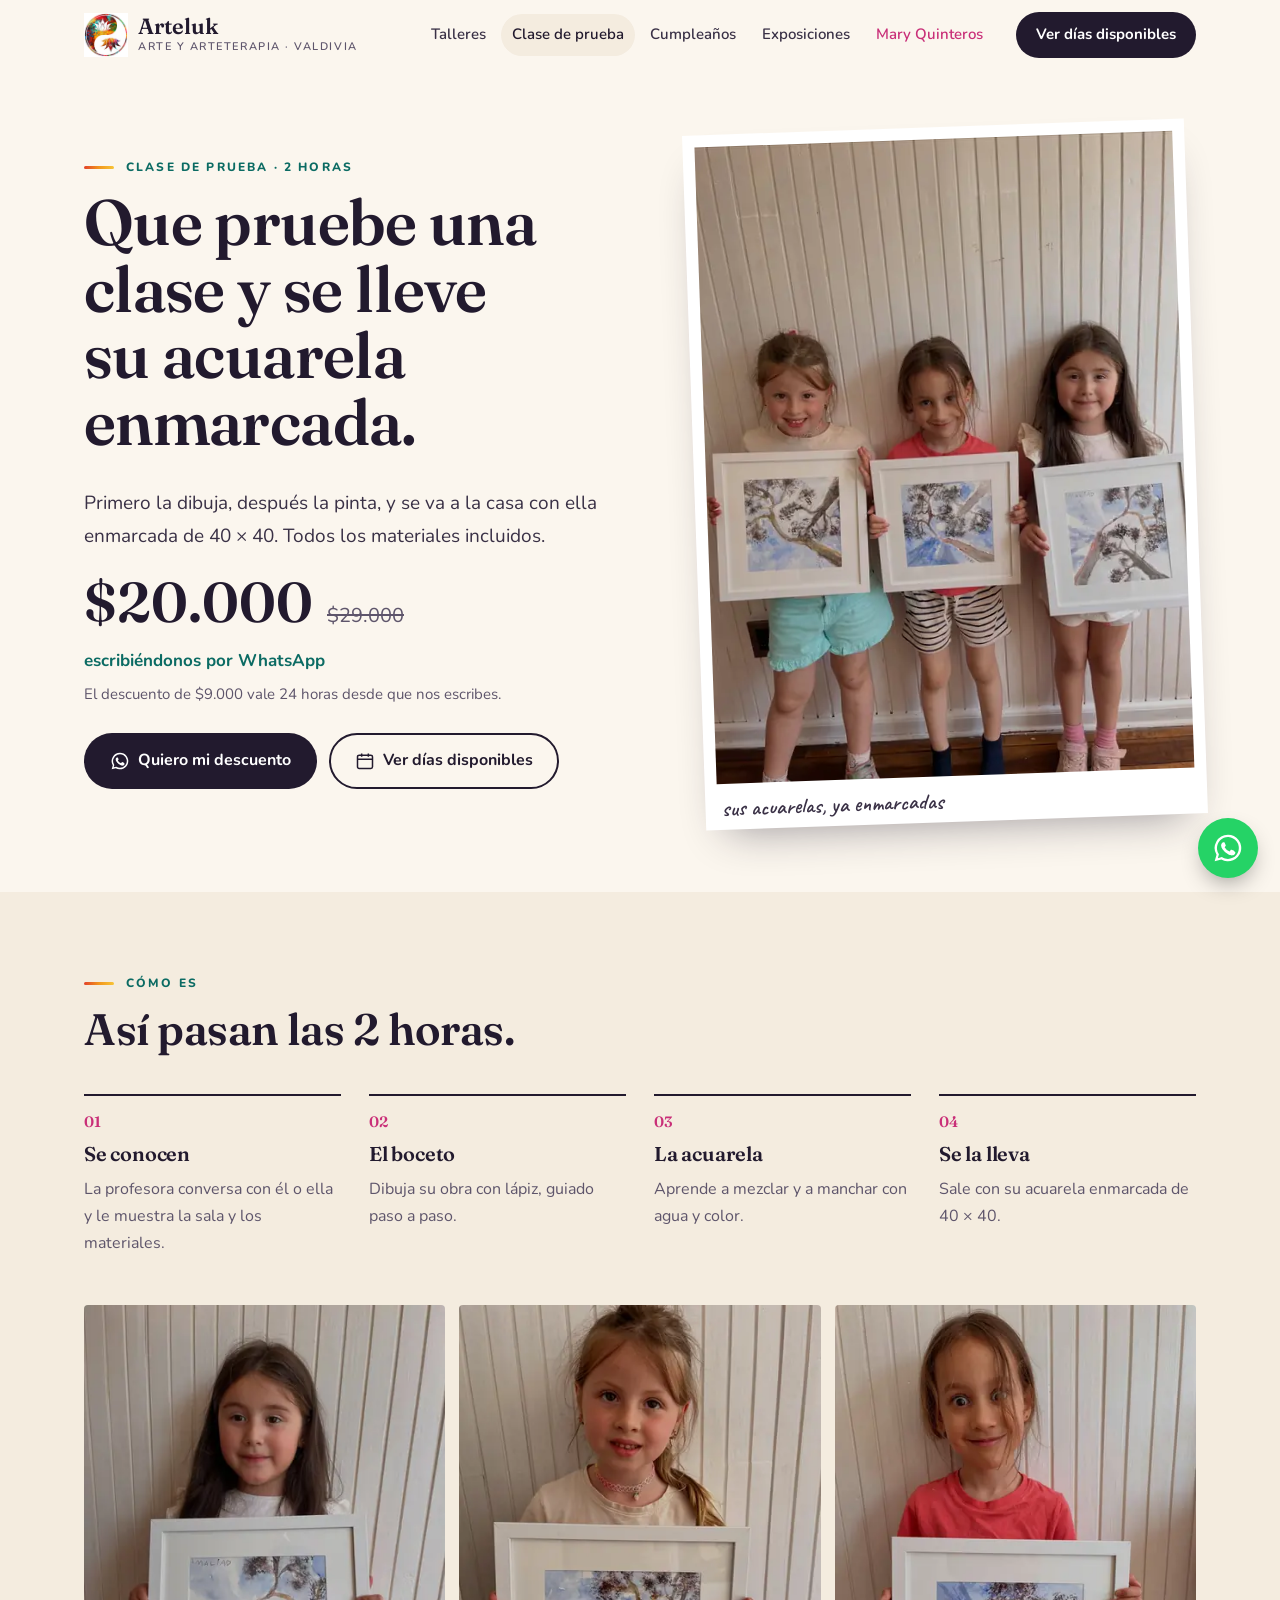
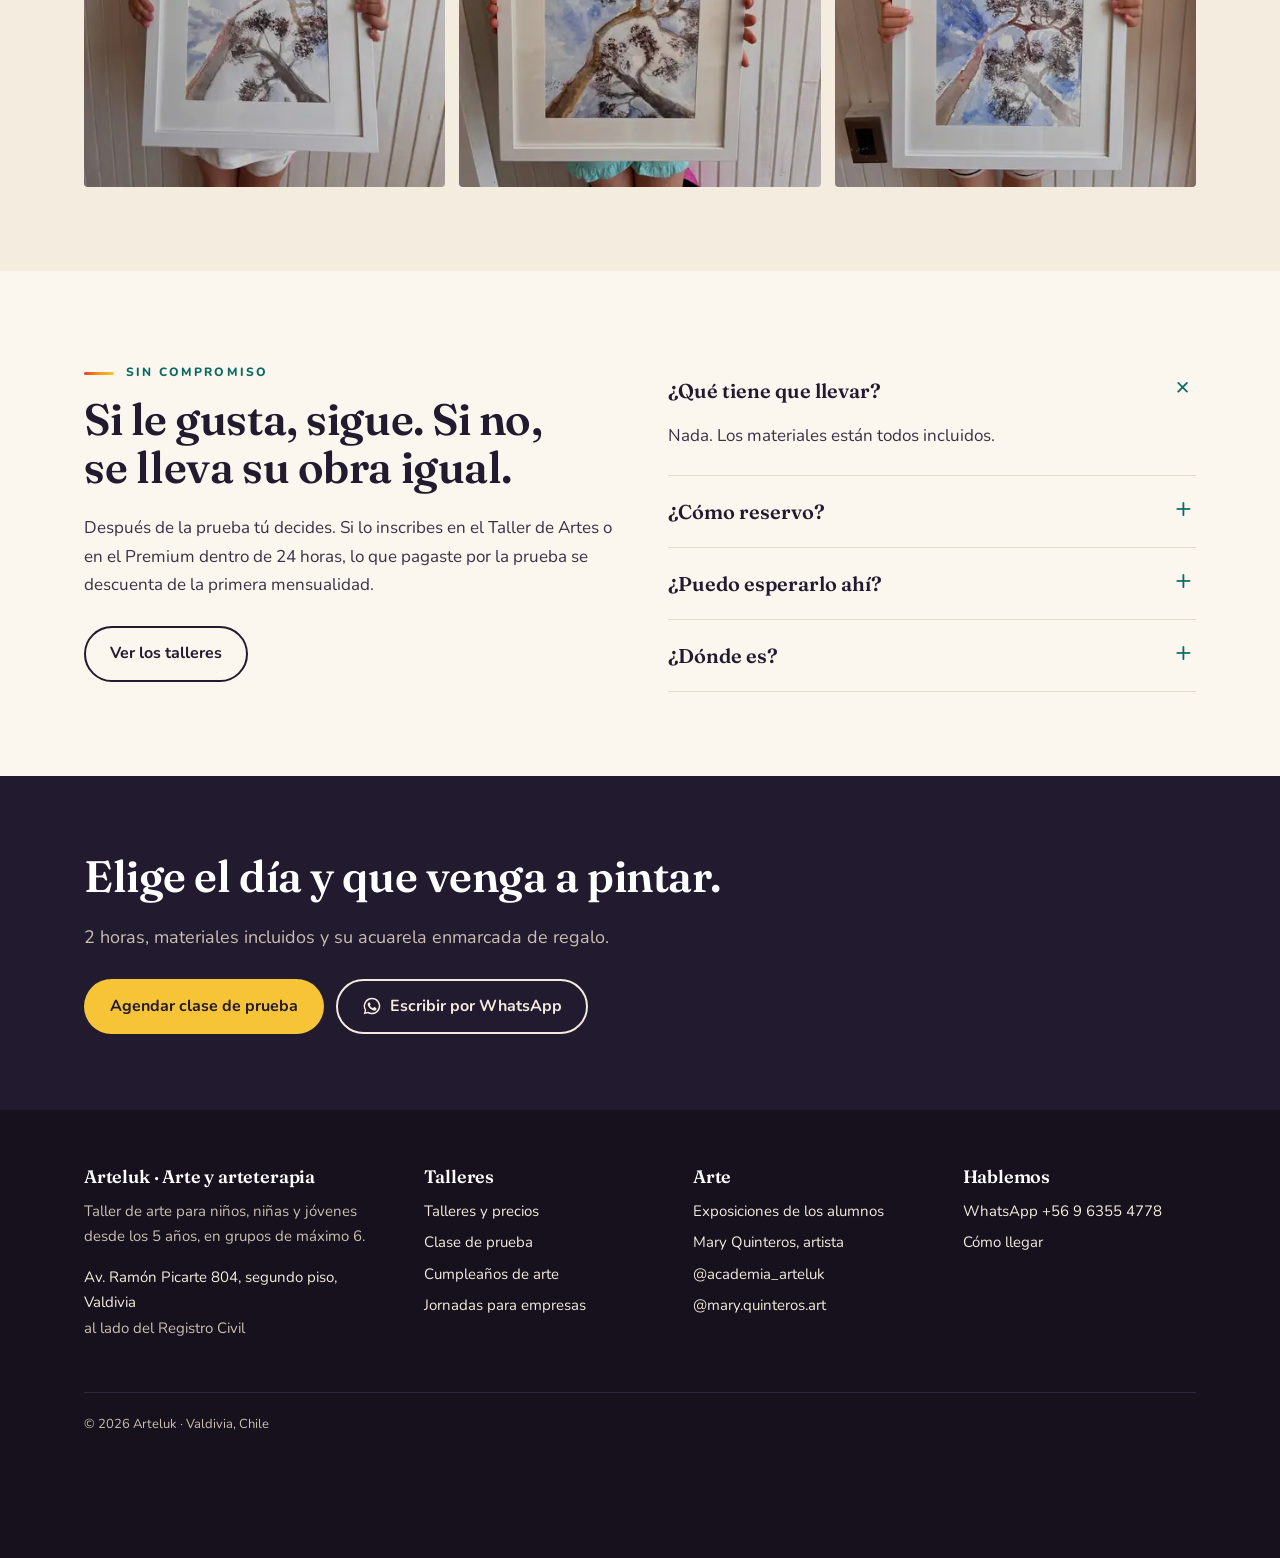
==== clase-de-prueba/index.html @ 6f11a32b "Borrador web Arteluk + Mary Quinteros artista: 8 páginas (noindex)" ====
<!doctype html>
<html lang="es-CL">
<head>
<meta charset="utf-8">
<meta name="viewport" content="width=device-width, initial-scale=1, viewport-fit=cover">
<title>Clase de prueba de arte para niños en Valdivia | Arteluk</title>
<meta name="description" content="2 horas de dibujo y acuarela con todos los materiales incluidos: hace su propia acuarela y se la lleva enmarcada. $29.000, o $20.000 escribiéndonos por WhatsApp desde la web.">
<meta name="robots" content="noindex, nofollow">
<link rel="canonical" href="https://arteluk.cl/clase-de-prueba/">
<meta property="og:type" content="website"><meta property="og:locale" content="es_CL"><meta property="og:site_name" content="Arteluk">
<meta property="og:title" content="Clase de prueba de arte para niños en Valdivia | Arteluk"><meta property="og:description" content="2 horas de dibujo y acuarela con todos los materiales incluidos: hace su propia acuarela y se la lleva enmarcada. $29.000, o $20.000 escribiéndonos por WhatsApp desde la web.">
<meta property="og:url" content="https://arteluk.cl/clase-de-prueba/"><meta property="og:image" content="https://arteluk.cl/img/compartir.jpg">
<meta property="og:image:width" content="1200"><meta property="og:image:height" content="630"><meta name="twitter:card" content="summary_large_image">
<meta name="theme-color" content="#FBF6EE">
<link rel="icon" href="../img/icono-64.png" sizes="64x64"><link rel="apple-touch-icon" href="../img/icono-180.png">
<link rel="preload" href="../fuentes/fraunces-normal.woff2" as="font" type="font/woff2" crossorigin>
<link rel="preload" href="../fuentes/nunito-normal.woff2" as="font" type="font/woff2" crossorigin>
<link rel="stylesheet" href="../estilos.css?v=1">
<script>document.documentElement.classList.add("js");setTimeout(function(){if(!window.__arteluk)document.documentElement.classList.remove("js")},3000)</script>
<script type="application/ld+json">[{"@context": "https://schema.org", "@type": "EducationalOrganization", "@id": "https://arteluk.cl/#arteluk", "name": "Arteluk", "alternateName": "Academia Arteluk", "description": "Taller de arte y arteterapia para niños, niñas y jóvenes en Valdivia.", "url": "https://arteluk.cl/", "telephone": "+56963554778", "image": "https://arteluk.cl/img/compartir.jpg", "logo": "https://arteluk.cl/img/icono-512.png", "address": {"@type": "PostalAddress", "streetAddress": "Av. Ramón Picarte 804, segundo piso", "addressLocality": "Valdivia", "addressRegion": "Los Ríos", "addressCountry": "CL"}, "founder": {"@type": "Person", "@id": "https://arteluk.cl/mary-quinteros/#mary", "name": "Mary Quinteros Alvarado"}, "sameAs": ["https://www.instagram.com/academia_arteluk/"]}]</script>
</head>
<body>
<svg width="0" height="0" style="position:absolute" aria-hidden="true">
<symbol id="i-wa" viewBox="0 0 24 24"><path fill="currentColor" d="M12 2a10 10 0 0 0-8.6 15.1L2 22l5-1.3A10 10 0 1 0 12 2zm0 18.2c-1.5 0-3-.4-4.3-1.2l-.3-.2-3 .8.8-2.9-.2-.3A8.2 8.2 0 1 1 12 20.2zm4.5-6.1c-.2-.1-1.5-.7-1.7-.8s-.4-.1-.6.1-.7.8-.8 1-.3.2-.5.1a6.7 6.7 0 0 1-3.3-2.9c-.3-.4.3-.4.7-1.3.1-.2 0-.3 0-.4l-.8-1.8c-.2-.5-.4-.4-.6-.4h-.5a1 1 0 0 0-.7.3 3 3 0 0 0-.9 2.2 5.2 5.2 0 0 0 1.1 2.7 11.8 11.8 0 0 0 4.5 4c1.7.7 2.3.8 3.2.6.5-.1 1.5-.6 1.7-1.2s.2-1.1.2-1.2-.2-.2-.5-.3z"/></symbol>
<symbol id="i-cal" viewBox="0 0 24 24"><g fill="none" stroke="currentColor" stroke-width="1.8"><rect x="3" y="5" width="18" height="16" rx="2"/><path d="M3 10h18M8 3v4M16 3v4"/></g></symbol>
<symbol id="i-ig" viewBox="0 0 24 24"><g fill="none" stroke="currentColor" stroke-width="1.8"><rect x="3" y="3" width="18" height="18" rx="5"/><circle cx="12" cy="12" r="4"/><circle cx="17.5" cy="6.5" r=".6" fill="currentColor"/></g></symbol>
</svg>
<a class="saltar" href="#contenido">Ir al contenido</a>
<header class="cabecera" id="cabecera">
  <div class="cabecera-in">
    <a href="../" class="marca" aria-label="Arteluk, inicio"><img src="../img/logo-96.png" alt="" width="44" height="44"><span>Arteluk<small>Arte y arteterapia · Valdivia</small></span></a>
    <nav class="menu" id="menu" aria-label="Páginas"><a href="../" class="solo-movil">Inicio</a><a href="../talleres/">Talleres</a><a href="../clase-de-prueba/" aria-current="page">Clase de prueba</a><a href="../cumpleanos/">Cumpleaños</a><a href="../exposiciones/">Exposiciones</a><a href="../empresas/" class="solo-movil">Empresas</a><a href="../mary-quinteros/" class="menu-mary">Mary Quinteros</a><a href="../contacto/" class="solo-movil">Contacto</a></nav>
    <div class="cabecera-acciones">
      <a class="pastilla pastilla-tinta pastilla-chica" href="https://arteluk.cl/prueba">Ver días disponibles</a>
      <button class="boton-menu" type="button" aria-expanded="false" aria-controls="menu"><span></span><span></span><span class="oculto">Menú</span></button>
    </div>
  </div>
</header>
<main id="contenido">
<section class="portada"><div class="envoltura">
  <div>
    <p class="etiqueta">Clase de prueba · 2 horas</p>
    <h1>Que pruebe una clase y se lleve su acuarela enmarcada.</h1>
    <p class="bajada">Primero la dibuja, después la pinta, y se va a la casa con ella enmarcada de 40 × 40. Todos los materiales incluidos.</p>
    <div class="precio-prueba"><b>$20.000</b><s>$29.000</s><span>escribiéndonos por WhatsApp</span></div>
    <p class="letra-chica" style="margin-top:6px">El descuento de $9.000 vale 24 horas desde que nos escribes.</p>
    <div class="botones"><a class="pastilla pastilla-tinta" href="https://wa.me/56963554778?text=Hola%20Arteluk%20%F0%9F%98%8A%20Quiero%20mi%20descuento%20de%20%249.000%20en%20la%20clase%20de%20prueba" target="_blank" rel="noopener"><svg><use href="#i-wa"/></svg>Quiero mi descuento</a><a class="pastilla pastilla-borde" href="https://arteluk.cl/prueba"><svg><use href="#i-cal"/></svg>Ver días disponibles</a></div>
  </div>
  <figure class="polaroid giro-izq"><img src="../img/acuarela-1-900.webp" srcset="../img/acuarela-1-500.webp 500w, ../img/acuarela-1-900.webp 900w" sizes="(max-width: 760px) 100vw, 500px" width="900" height="1200" alt="Tres niñas mostrando sus acuarelas enmarcadas hechas en la clase de prueba" fetchpriority="high"><figcaption>sus acuarelas, ya enmarcadas</figcaption></figure>
</div></section>
<section class="seccion seccion-papel"><div class="envoltura">
  <div class="encabezado aparece"><p class="etiqueta">Cómo es</p><h2>Así pasan las 2 horas.</h2></div>
  <ol class="filas"><li class="fila aparece"><span class="fila-num">01</span><h3>Se conocen</h3><p>La profesora conversa con él o ella y le muestra la sala y los materiales.</p></li><li class="fila aparece"><span class="fila-num">02</span><h3>El boceto</h3><p>Dibuja su obra con lápiz, guiado paso a paso.</p></li><li class="fila aparece"><span class="fila-num">03</span><h3>La acuarela</h3><p>Aprende a mezclar y a manchar con agua y color.</p></li><li class="fila aparece"><span class="fila-num">04</span><h3>Se la lleva</h3><p>Sale con su acuarela enmarcada de 40 × 40.</p></li></ol>
  <div class="mosaico aparece" style="margin-top:48px">
    <figure class="m-4 alto-2"><img src="../img/acuarela-2-700.webp" srcset="../img/acuarela-2-420.webp 420w, ../img/acuarela-2-700.webp 700w" sizes="(max-width: 760px) 50vw, 380px" width="700" height="933" alt="Niña sonriendo con su acuarela enmarcada" loading="lazy" decoding="async"></figure>
    <figure class="m-4 alto-2"><img src="../img/acuarela-3-700.webp" srcset="../img/acuarela-3-420.webp 420w, ../img/acuarela-3-700.webp 700w" sizes="(max-width: 760px) 50vw, 380px" width="700" height="933" alt="Niña rubia mostrando su acuarela enmarcada" loading="lazy" decoding="async"></figure>
    <figure class="m-4 alto-2"><img src="../img/acuarela-4-700.webp" srcset="../img/acuarela-4-420.webp 420w, ../img/acuarela-4-700.webp 700w" sizes="(max-width: 760px) 100vw, 380px" width="700" height="933" alt="Niño mostrando su acuarela enmarcada de un árbol" loading="lazy" decoding="async"></figure>
  </div>
</div></section>
<section class="seccion"><div class="envoltura dos">
  <div class="aparece"><p class="etiqueta">Sin compromiso</p><h2>Si le gusta, sigue. Si no, se lleva su obra igual.</h2>
  <p>Después de la prueba tú decides. Si lo inscribes en el Taller de Artes o en el Premium dentro de 24 horas, lo que pagaste por la prueba se descuenta de la primera mensualidad.</p>
  <div class="botones"><a class="pastilla pastilla-borde" href="../talleres/">Ver los talleres</a></div></div>
  <div class="preguntas aparece">
    <details open><summary>¿Qué tiene que llevar?</summary><p>Nada. Los materiales están todos incluidos.</p></details>
    <details><summary>¿Cómo reservo?</summary><p>Eliges el día y la hora en el calendario o nos escribes por WhatsApp. Te llega al tiro la confirmación con los datos para la transferencia.</p></details>
    <details><summary>¿Puedo esperarlo ahí?</summary><p>Sí, hay sala de espera con café y té.</p></details>
    <details><summary>¿Dónde es?</summary><p>En Av. Ramón Picarte 804, segundo piso, Valdivia, al lado del Registro Civil.</p></details>
  </div>
</div></section>
<section class="banda"><div class="envoltura aparece"><h2>Elige el día y que venga a pintar.</h2><p>2 horas, materiales incluidos y su acuarela enmarcada de regalo.</p>
<div class="botones"><a class="pastilla pastilla-tinta" href="https://arteluk.cl/prueba">Agendar clase de prueba</a><a class="pastilla pastilla-borde" href="https://wa.me/56963554778?text=Hola%20Arteluk%20%F0%9F%98%8A%20Quiero%20mi%20descuento%20de%20%249.000%20en%20la%20clase%20de%20prueba" target="_blank" rel="noopener"><svg><use href="#i-wa"/></svg>Escribir por WhatsApp</a></div></div></section>

</main>
<footer class="pie">
  <div class="envoltura">
    <div><h3>Arteluk · Arte y arteterapia</h3><p>Taller de arte para niños, niñas y jóvenes desde los 5 años, en grupos de máximo 6.</p>
      <p><a href="https://www.google.com/maps/search/?api=1&query=Arteluk%2C%20Avenida%20Ram%C3%B3n%20Picarte%20804%2C%20Valdivia" target="_blank" rel="noopener">Av. Ramón Picarte 804, segundo piso, Valdivia</a><br>al lado del Registro Civil</p></div>
    <div><h3>Talleres</h3><ul><li><a href="../talleres/">Talleres y precios</a></li><li><a href="../clase-de-prueba/">Clase de prueba</a></li><li><a href="../cumpleanos/">Cumpleaños de arte</a></li><li><a href="../empresas/">Jornadas para empresas</a></li></ul></div>
    <div><h3>Arte</h3><ul><li><a href="../exposiciones/">Exposiciones de los alumnos</a></li><li><a href="../mary-quinteros/">Mary Quinteros, artista</a></li><li><a href="https://www.instagram.com/academia_arteluk/" target="_blank" rel="noopener">@academia_arteluk</a></li><li><a href="https://www.instagram.com/mary.quinteros.art/" target="_blank" rel="noopener">@mary.quinteros.art</a></li></ul></div>
    <div><h3>Hablemos</h3><ul><li><a href="https://wa.me/56963554778?text=Hola%20Arteluk%20%F0%9F%98%8A%20Tengo%20una%20consulta" target="_blank" rel="noopener">WhatsApp +56 9 6355 4778</a></li><li><a href="../contacto/">Cómo llegar</a></li></ul></div>
    <p class="pie-final">© 2026 Arteluk · Valdivia, Chile</p>
  </div>
</footer>
<a class="wa-flotante" href="https://wa.me/56963554778?text=Hola%20Arteluk%20%F0%9F%98%8A%20Quiero%20mi%20descuento%20de%20%249.000%20en%20la%20clase%20de%20prueba" target="_blank" rel="noopener" aria-label="Escribir a Arteluk por WhatsApp"><svg><use href="#i-wa"/></svg></a>
<nav class="barra-movil" aria-label="Acciones rápidas"><a class="b-wa" href="https://wa.me/56963554778?text=Hola%20Arteluk%20%F0%9F%98%8A%20Quiero%20mi%20descuento%20de%20%249.000%20en%20la%20clase%20de%20prueba" target="_blank" rel="noopener"><svg><use href="#i-wa"/></svg>WhatsApp</a><a class="b-ag" href="https://arteluk.cl/prueba"><svg><use href="#i-cal"/></svg>Agendar prueba</a></nav>
<script src="../app.js?v=1" defer></script>
</body>
</html>
---- estilos.css ----
/* Web Arteluk + Mary Quinteros (borrador 18-11-2026). Papel, tinta y los colores del logo solo en detalles. */
@font-face{font-family:"Fraunces";src:url(fuentes/fraunces-normal.woff2) format("woff2");font-weight:400 700;font-style:normal;font-display:swap}
@font-face{font-family:"Fraunces";src:url(fuentes/fraunces-italic.woff2) format("woff2");font-weight:400 600;font-style:italic;font-display:swap}
@font-face{font-family:"Nunito";src:url(fuentes/nunito-normal.woff2) format("woff2");font-weight:400 800;font-display:swap}
@font-face{font-family:"Caveat";src:url(fuentes/caveat-normal.woff2) format("woff2");font-weight:600;font-display:swap}
:root{
  --papel:#FBF6EE;--papel-2:#F4ECDF;--borde:#E6DACA;
  --tinta:#221A2E;--texto:#3A3146;--suave:#5E556B;
  --turquesa:#0B6B63;--turquesa-claro:#7FD6CC;--magenta:#C92F78;--rojo:#E2412A;--naranjo:#F2961C;--amarillo:#F7C437;
  --galeria:#1B1622;--galeria-2:#251E2E;--crema:#F3EBDD;--crema-suave:#C9BFB1;
  --ancho:1160px;--sombra:0 22px 44px -22px rgba(34,26,46,.45);
}
*{box-sizing:border-box}
html{-webkit-text-size-adjust:100%;scroll-behavior:smooth}
body{margin:0;background:var(--papel);color:var(--texto);font:400 17px/1.7 "Nunito",system-ui,sans-serif}
img{max-width:100%;height:auto;display:block}
a{color:var(--turquesa)}
h1,h2,h3{font-family:"Fraunces",Georgia,serif;color:var(--tinta);font-weight:600;letter-spacing:-.01em;margin:0 0 .5em;text-wrap:balance}
h1{font-size:clamp(38px,5.4vw,64px);line-height:1.04}
h2{font-size:clamp(30px,3.6vw,44px);line-height:1.1}
h3{font-size:22px;line-height:1.25}
p{margin:0 0 1em}
em.nota,.nota{font-family:"Caveat",cursive;font-style:normal;font-size:1.35em;color:var(--magenta);line-height:1}
.saltar{position:absolute;left:-999px;top:8px;background:var(--tinta);color:#fff;padding:8px 14px;border-radius:8px;z-index:99}
.saltar:focus{left:8px}
.oculto{position:absolute;width:1px;height:1px;overflow:hidden;clip:rect(0 0 0 0)}
.envoltura{max-width:var(--ancho);margin:0 auto;padding:0 24px}

/* Cabecera */
.cabecera{position:sticky;top:0;z-index:40;background:rgba(251,246,238,.94);backdrop-filter:blur(8px);border-bottom:1px solid transparent;transition:border-color .2s}
.cabecera.con-borde{border-color:var(--borde)}
.cabecera-in{max-width:var(--ancho);margin:0 auto;padding:12px 24px;display:flex;align-items:center;gap:22px}
.marca{display:flex;align-items:center;gap:10px;text-decoration:none;color:var(--tinta);margin-right:auto}
.marca img{width:44px;height:44px}
.marca span{font:600 22px/1 "Fraunces",serif;white-space:nowrap}
.marca small{display:block;font:600 11px/1.3 "Nunito",sans-serif;letter-spacing:.14em;text-transform:uppercase;color:var(--suave);margin-top:3px}
.menu{display:flex;gap:4px}
.menu a{color:var(--texto);text-decoration:none;font-weight:600;font-size:15px;padding:8px 11px;border-radius:999px;white-space:nowrap}
.menu a:hover{background:var(--papel-2)}
.menu a[aria-current=page]{color:var(--tinta);background:var(--papel-2)}
.menu a.menu-mary{color:var(--magenta)}
.solo-movil{display:none}
.boton-menu{display:none;width:44px;height:44px;border:0;background:transparent;border-radius:10px;position:relative;cursor:pointer}
.boton-menu span:not(.oculto){position:absolute;left:11px;right:11px;height:2px;background:var(--tinta);transition:transform .2s}
.boton-menu span:nth-child(1){top:17px}.boton-menu span:nth-child(2){top:25px}
.boton-menu[aria-expanded=true] span:nth-child(1){transform:translateY(4px) rotate(45deg)}
.boton-menu[aria-expanded=true] span:nth-child(2){transform:translateY(-4px) rotate(-45deg)}

/* Botones */
.pastilla{white-space:nowrap;display:inline-flex;align-items:center;gap:8px;min-height:48px;padding:12px 24px;border-radius:999px;font-weight:700;font-size:16px;text-decoration:none;border:2px solid transparent;transition:transform .15s,background .15s;cursor:pointer}
.pastilla:hover{transform:translateY(-1px)}
.pastilla svg{width:20px;height:20px}
.pastilla-tinta{background:var(--tinta);color:#fff}
.pastilla-tinta:hover{background:#3A2F49}
.pastilla-borde{border-color:var(--tinta);color:var(--tinta);background:transparent}
.pastilla-crema{background:var(--crema);color:var(--galeria)}
.pastilla-borde-crema{border-color:var(--crema);color:var(--crema)}
.pastilla-chica{min-height:40px;padding:8px 18px;font-size:15px}
.botones{display:flex;flex-wrap:wrap;gap:12px;margin-top:26px}

.etiqueta{display:flex;align-items:center;gap:12px;font:800 12px/1.3 "Nunito",sans-serif;letter-spacing:.18em;text-transform:uppercase;color:var(--turquesa);margin:0 0 14px}
.etiqueta::before{content:"";width:30px;height:3px;border-radius:3px;background:linear-gradient(90deg,var(--rojo),var(--naranjo),var(--amarillo))}

/* Portada */
.portada{padding:56px 0 70px}
.portada .envoltura{display:grid;grid-template-columns:1.05fr .95fr;gap:56px;align-items:center}
.bajada{font-size:19px;color:var(--texto);max-width:540px}
.portada-datos{display:flex;flex-wrap:wrap;gap:8px 22px;margin-top:26px;font-size:15px;color:var(--suave)}
.portada-datos strong{color:var(--tinta)}
.polaroid{background:#fff;padding:12px 12px 46px;box-shadow:var(--sombra);margin:0;position:relative}
.polaroid figcaption{position:absolute;left:16px;right:16px;bottom:10px;font:600 22px/1 "Caveat",cursive;color:var(--texto)}
.giro-izq{transform:rotate(-2deg)}.giro-der{transform:rotate(1.6deg)}
.marco{background:#fff;padding:8px;box-shadow:var(--sombra);margin:0}
.pie-foto{font-size:14px;color:var(--suave);margin-top:10px}
.portada-pagina{padding:48px 0 30px}
.portada-pagina .bajada{max-width:680px}

/* Secciones */
.seccion{padding:84px 0}
.seccion-papel{background:var(--papel-2)}
.encabezado{max-width:720px;margin-bottom:40px}
.encabezado p:last-child{color:var(--suave);font-size:18px}
.dos{display:grid;grid-template-columns:1fr 1fr;gap:56px;align-items:center}
.dos-texto-ancho{grid-template-columns:1.2fr .8fr}

/* Filas numeradas */
.filas{list-style:none;margin:0;padding:0;display:grid;grid-template-columns:repeat(4,1fr);gap:28px;counter-reset:f}
.fila{border-top:2px solid var(--tinta);padding-top:18px}
.fila-num{display:block;font:600 15px/1 "Fraunces",serif;color:var(--magenta);margin-bottom:12px}
.fila h3{font-size:20px}
.fila p{font-size:16px;color:var(--suave);margin:0}

/* Lista de caminos (sin tarjetas iguales) */
.caminos{list-style:none;margin:0;padding:0;border-top:1px solid var(--borde)}
.caminos li{border-bottom:1px solid var(--borde)}
.caminos a{display:grid;grid-template-columns:120px 1fr auto;gap:28px;align-items:center;padding:22px 0;text-decoration:none;color:inherit}
.caminos img{width:120px;height:120px;object-fit:cover;border-radius:4px}
.caminos h3{margin:0 0 4px;font-size:26px}
.caminos p{margin:0;color:var(--suave)}
.caminos .precio{font:600 22px/1.2 "Fraunces",serif;color:var(--tinta);text-align:right;white-space:nowrap}
.caminos .precio small{display:block;font:600 13px/1.4 "Nunito",sans-serif;color:var(--suave)}
.caminos a:hover h3{color:var(--turquesa)}

/* Precios de talleres */
.planes{display:grid;grid-template-columns:repeat(4,1fr);gap:0;border:1px solid var(--borde);background:#fff;border-radius:6px;overflow:hidden}
.plan{padding:28px 24px;border-right:1px solid var(--borde);display:flex;flex-direction:column}
.plan:last-child{border-right:0}
.plan-destacado{background:var(--tinta);color:var(--crema)}
.plan-destacado h3,.plan-destacado .monto{color:#fff}
.plan-destacado .plan-detalle{color:var(--crema-suave)}
.plan .monto{font:600 34px/1 "Fraunces",serif;color:var(--tinta);margin:14px 0 4px}
.plan .monto small{font:600 14px "Nunito",sans-serif}
.plan-detalle{font-size:15px;color:var(--suave);margin:0}
.plan ul{margin:16px 0 0;padding-left:18px;font-size:15px}
.plan-cinta{align-self:flex-start;font:800 11px/1 "Nunito",sans-serif;letter-spacing:.14em;text-transform:uppercase;background:var(--amarillo);color:var(--tinta);padding:6px 10px;border-radius:999px;margin-bottom:12px}
.letra-chica{font-size:15px;color:var(--suave);margin-top:18px;max-width:820px}

/* Precio grande de la clase de prueba */
.precio-prueba{display:flex;align-items:baseline;gap:14px;flex-wrap:wrap;margin:22px 0 4px}
.precio-prueba b{font:600 56px/1 "Fraunces",serif;color:var(--tinta)}
.precio-prueba s{color:var(--suave);font-size:20px}
.precio-prueba span{font-weight:700;color:var(--turquesa)}

/* Galerías */
.mosaico{display:grid;grid-template-columns:repeat(12,1fr);gap:14px}
.mosaico figure{margin:0;position:relative;overflow:hidden;border-radius:4px;background:var(--papel-2)}
.mosaico img{width:100%;height:100%;object-fit:cover;transition:transform .6s}
.mosaico figure:hover img{transform:scale(1.03)}
.m-6{grid-column:span 6}.m-4{grid-column:span 4}.m-8{grid-column:span 8}.m-3{grid-column:span 3}.m-12{grid-column:span 12}
.alto-1{aspect-ratio:4/3}.alto-2{aspect-ratio:3/4}.alto-3{aspect-ratio:16/9}.alto-c{aspect-ratio:1}
.mosaico figcaption{position:absolute;left:0;right:0;bottom:0;padding:26px 14px 10px;background:linear-gradient(transparent,rgba(27,22,34,.75));color:#fff;font-size:14px;font-weight:600}

/* Exposiciones: línea de tiempo */
.expos{list-style:none;margin:0;padding:0}
.expo{display:grid;grid-template-columns:150px 1fr 1.15fr;gap:36px;padding:44px 0;border-top:1px solid var(--borde);align-items:start}
.expo-fecha{font:600 20px/1.2 "Fraunces",serif;color:var(--magenta)}
.expo h3{font-size:28px}
.expo-fotos{display:grid;grid-template-columns:1fr 1fr;gap:10px}
.expo-fotos img{width:100%;aspect-ratio:4/5;object-fit:cover;border-radius:4px}
.expo-fotos img:only-child{grid-column:span 2;aspect-ratio:4/3}
.cifra{font:600 54px/1 "Fraunces",serif;color:var(--tinta);display:block}
.cifra-pie{font-size:15px;color:var(--suave)}

/* Citas */
.citas{display:grid;grid-template-columns:repeat(3,1fr);gap:40px}
.cita{margin:0}
.cita p{font:italic 500 24px/1.35 "Fraunces",serif;color:var(--tinta);margin-bottom:12px}
.cita footer{font-size:15px;color:var(--suave)}
.cita::before{content:"“";display:block;font:600 64px/0.6 "Fraunces",serif;color:var(--naranjo);margin-bottom:10px}

/* Preguntas */
.preguntas{max-width:820px}
.preguntas details{border-bottom:1px solid var(--borde);padding:4px 0}
.preguntas summary{cursor:pointer;list-style:none;padding:18px 36px 18px 0;font:600 20px/1.35 "Fraunces",serif;color:var(--tinta);position:relative}
.preguntas summary::-webkit-details-marker{display:none}
.preguntas summary::after{content:"+";position:absolute;right:4px;top:14px;font:400 28px/1 "Nunito",sans-serif;color:var(--turquesa);transition:transform .2s}
.preguntas details[open] summary::after{transform:rotate(45deg)}
.preguntas details p{margin:0 0 20px;color:var(--texto)}

/* Puntos */
.puntos{list-style:none;padding:0;margin:20px 0 0}
.puntos li{position:relative;padding-left:26px;margin-bottom:10px}
.puntos li::before{content:"";position:absolute;left:0;top:.62em;width:12px;height:12px;border-radius:50%;background:var(--naranjo)}
.puntos li:nth-child(3n+2)::before{background:var(--turquesa)}
.puntos li:nth-child(3n)::before{background:var(--magenta)}

/* Programa (cumpleaños) */
.programa{list-style:none;margin:0;padding:0}
.programa li{display:grid;grid-template-columns:90px 1fr;gap:20px;padding:18px 0;border-bottom:1px dashed var(--borde)}
.programa time{font:600 20px/1.3 "Fraunces",serif;color:var(--magenta)}
.programa h3{font-size:20px;margin:0 0 2px}
.programa p{margin:0;color:var(--suave);font-size:16px}

/* Mundo galería (Mary artista) */
.galeria-oscura{background:var(--galeria);color:var(--crema)}
.galeria-oscura h1,.galeria-oscura h2,.galeria-oscura h3{color:#fff}
.galeria-oscura .etiqueta{color:var(--turquesa-claro)}
.galeria-oscura .bajada,.galeria-oscura p{color:var(--crema)}
.galeria-oscura .suave,.galeria-oscura .pie-foto{color:var(--crema-suave)}
.galeria-oscura a{color:var(--turquesa-claro)}
.galeria-oscura .marco{background:#F7F2EA;box-shadow:0 30px 60px -28px rgba(0,0,0,.8)}
.cabecera-oscura{background:rgba(27,22,34,.94)}
.cabecera-oscura.con-borde{border-color:#3A3146}
.cabecera-oscura .marca,.cabecera-oscura .marca span{color:#fff}
.cabecera-oscura .marca small{color:var(--crema-suave)}
.cabecera-oscura .menu a{color:var(--crema)}
.cabecera-oscura .menu a:hover,.cabecera-oscura .menu a[aria-current=page]{background:var(--galeria-2);color:#fff}
.cabecera-oscura .menu a.menu-mary{color:var(--turquesa-claro)}
.cabecera-oscura .boton-menu span:not(.oculto){background:#fff}
.cabecera-oscura .pastilla-tinta{background:var(--crema);color:var(--galeria)}
.portada-mary{padding:60px 0 80px}
.portada-mary .envoltura{display:grid;grid-template-columns:.95fr 1.05fr;gap:60px;align-items:center}
.firma{font:600 46px/1 "Caveat",cursive;color:var(--amarillo);margin:10px 0 0}
.manifiesto{max-width:760px;margin:0 auto;text-align:center}
.manifiesto p{font:italic 400 clamp(22px,2.6vw,30px)/1.45 "Fraunces",serif;color:#fff}
.manifiesto .linea-corta{color:var(--amarillo)}
.obras{display:grid;grid-template-columns:repeat(3,1fr);gap:56px 44px;align-items:start}
.obra{margin:0}
.obra .marco{padding:14px}
.obra img{width:100%}
.obra figcaption{margin-top:18px}
.obra h3{font-size:22px;margin:0 0 4px}
.obra .ficha{font-size:14px;color:var(--crema-suave);margin:0 0 8px;letter-spacing:.02em}
.obra .texto-obra{font-size:15px;color:var(--crema);margin:0}
.obra .disponible{display:inline-block;margin-top:8px;font:800 11px/1 "Nunito",sans-serif;letter-spacing:.14em;text-transform:uppercase;color:var(--galeria);background:var(--amarillo);padding:6px 9px;border-radius:999px}
.obra:nth-child(3n+2){margin-top:70px}
.franja-mary{background:var(--galeria);color:var(--crema);overflow:hidden}
.franja-mary h2{color:#fff}.franja-mary p{color:var(--crema)}
.franja-mary .etiqueta{color:var(--turquesa-claro)}
.franja-mary .obras-mini{display:grid;grid-template-columns:1fr 1fr 1fr;gap:16px;align-items:end}
.franja-mary .obras-mini .marco{padding:8px;background:#F7F2EA}
.franja-mary .obras-mini .marco:nth-child(2){transform:translateY(-26px)}

/* Banda final y pie */
.banda{background:var(--tinta);color:var(--crema);padding:76px 0;text-align:left}
.banda h2{color:#fff;max-width:720px}
.banda p{color:var(--crema-suave);max-width:640px;font-size:18px}
.banda .pastilla-tinta{background:var(--amarillo);color:var(--tinta)}
.banda .pastilla-borde{border-color:var(--crema);color:var(--crema)}
.pie{background:#16111D;color:var(--crema-suave);padding:56px 0 110px;font-size:15px}
.pie .envoltura{display:grid;grid-template-columns:1.3fr 1fr 1fr 1fr;gap:36px}
.pie h3{color:#fff;font-size:18px;margin-bottom:10px}
.pie a{color:var(--crema);text-decoration:none}
.pie a:hover{text-decoration:underline}
.pie ul{list-style:none;margin:0;padding:0}
.pie li{margin-bottom:6px}
.pie-final{grid-column:1/-1;border-top:1px solid #2E2638;padding-top:20px;font-size:13px}

/* Barra fija del teléfono + burbuja de WhatsApp */
.barra-movil{display:none}
.wa-flotante{position:fixed;right:22px;bottom:22px;z-index:45;width:60px;height:60px;border-radius:50%;background:#25D366;color:#fff;display:grid;place-items:center;box-shadow:0 10px 24px -8px rgba(0,0,0,.45)}
.wa-flotante svg{width:32px;height:32px}

/* Movimiento */
.js .aparece{opacity:0;transform:translateY(18px);transition:opacity .7s ease,transform .7s ease}
.js .aparece.visible{opacity:1;transform:none}
@media (prefers-reduced-motion:reduce){.js .aparece{opacity:1;transform:none;transition:none}*{scroll-behavior:auto!important}.mosaico img{transition:none}}

/* Tablet */
@media (max-width:1020px){
  .menu{position:fixed;inset:68px 0 0;background:var(--papel);flex-direction:column;padding:20px 24px;gap:2px;transform:translateX(100%);transition:transform .25s;overflow:auto}
  .cabecera-oscura .menu{background:var(--galeria)}
  .menu.abierto{transform:none}
  .menu a{font-size:20px;padding:14px 12px;font-family:"Fraunces",serif}
  .solo-movil{display:block}
  .boton-menu{display:block}
  .filas{grid-template-columns:1fr 1fr}
  .planes{grid-template-columns:1fr 1fr}
  .plan:nth-child(2){border-right:0}
  .plan:nth-child(-n+2){border-bottom:1px solid var(--borde)}
  .obras{grid-template-columns:1fr 1fr}
  .obra:nth-child(3n+2){margin-top:0}
  .obra:nth-child(2n){margin-top:60px}
  .pie .envoltura{grid-template-columns:1fr 1fr}
}
/* Teléfono */
@media (max-width:760px){
  body{font-size:16.5px}
  .cabecera-acciones .pastilla{display:none}
  .portada{padding:24px 0 50px}
  .portada .envoltura,.portada-mary .envoltura,.dos,.dos-texto-ancho{grid-template-columns:1fr;gap:34px}
  .portada .envoltura>figure,.portada-mary .envoltura>figure{order:-1}
  .seccion{padding:60px 0}
  .filas{grid-template-columns:1fr;gap:22px}
  .caminos a{grid-template-columns:84px 1fr;gap:16px}
  .caminos img{width:84px;height:84px}
  .caminos .precio{grid-column:2;text-align:left}
  .caminos h3{font-size:22px}
  .planes{grid-template-columns:1fr}
  .plan{border-right:0;border-bottom:1px solid var(--borde)}
  .expo{grid-template-columns:1fr;gap:16px;padding:34px 0}
  .citas{grid-template-columns:1fr;gap:30px}
  .mosaico{grid-template-columns:repeat(6,1fr);gap:8px}
  .m-4,.m-3{grid-column:span 3}.m-6,.m-8,.m-12{grid-column:span 6}
  .obras{grid-template-columns:1fr;gap:48px}
  .obra:nth-child(2n){margin-top:0}
  .franja-mary .obras-mini{gap:8px}
  .pie .envoltura{grid-template-columns:1fr}
  .wa-flotante{display:none}
  .barra-movil{display:grid;grid-template-columns:1fr 1fr;gap:8px;position:fixed;left:0;right:0;bottom:0;z-index:45;padding:10px 12px calc(10px + env(safe-area-inset-bottom));background:rgba(251,246,238,.97);border-top:1px solid var(--borde)}
  .barra-movil a{min-height:48px;display:flex;align-items:center;justify-content:center;gap:8px;border-radius:999px;font-weight:800;text-decoration:none;font-size:15px}
  .barra-movil .b-wa{background:#25D366;color:#073B1E}
  .barra-movil .b-ag{background:var(--tinta);color:#fff}
  .barra-movil svg{width:20px;height:20px}
  .precio-prueba b{font-size:46px}
}
/* ajustes del mundo galería */
.galeria-oscura a.pastilla-crema,.franja-mary a.pastilla-crema{color:var(--galeria)}
.galeria-oscura a.pastilla-borde-crema{color:var(--crema)}
.galeria-oscura .encabezado p:last-child{color:var(--crema-suave)}
.manifiesto p.etiqueta{font:800 12px/1.3 "Nunito",sans-serif;color:var(--turquesa-claro);margin-bottom:22px}
@media (max-width:760px){.mosaico .m-4:nth-child(3n):last-child{grid-column:span 6;aspect-ratio:4/3}}
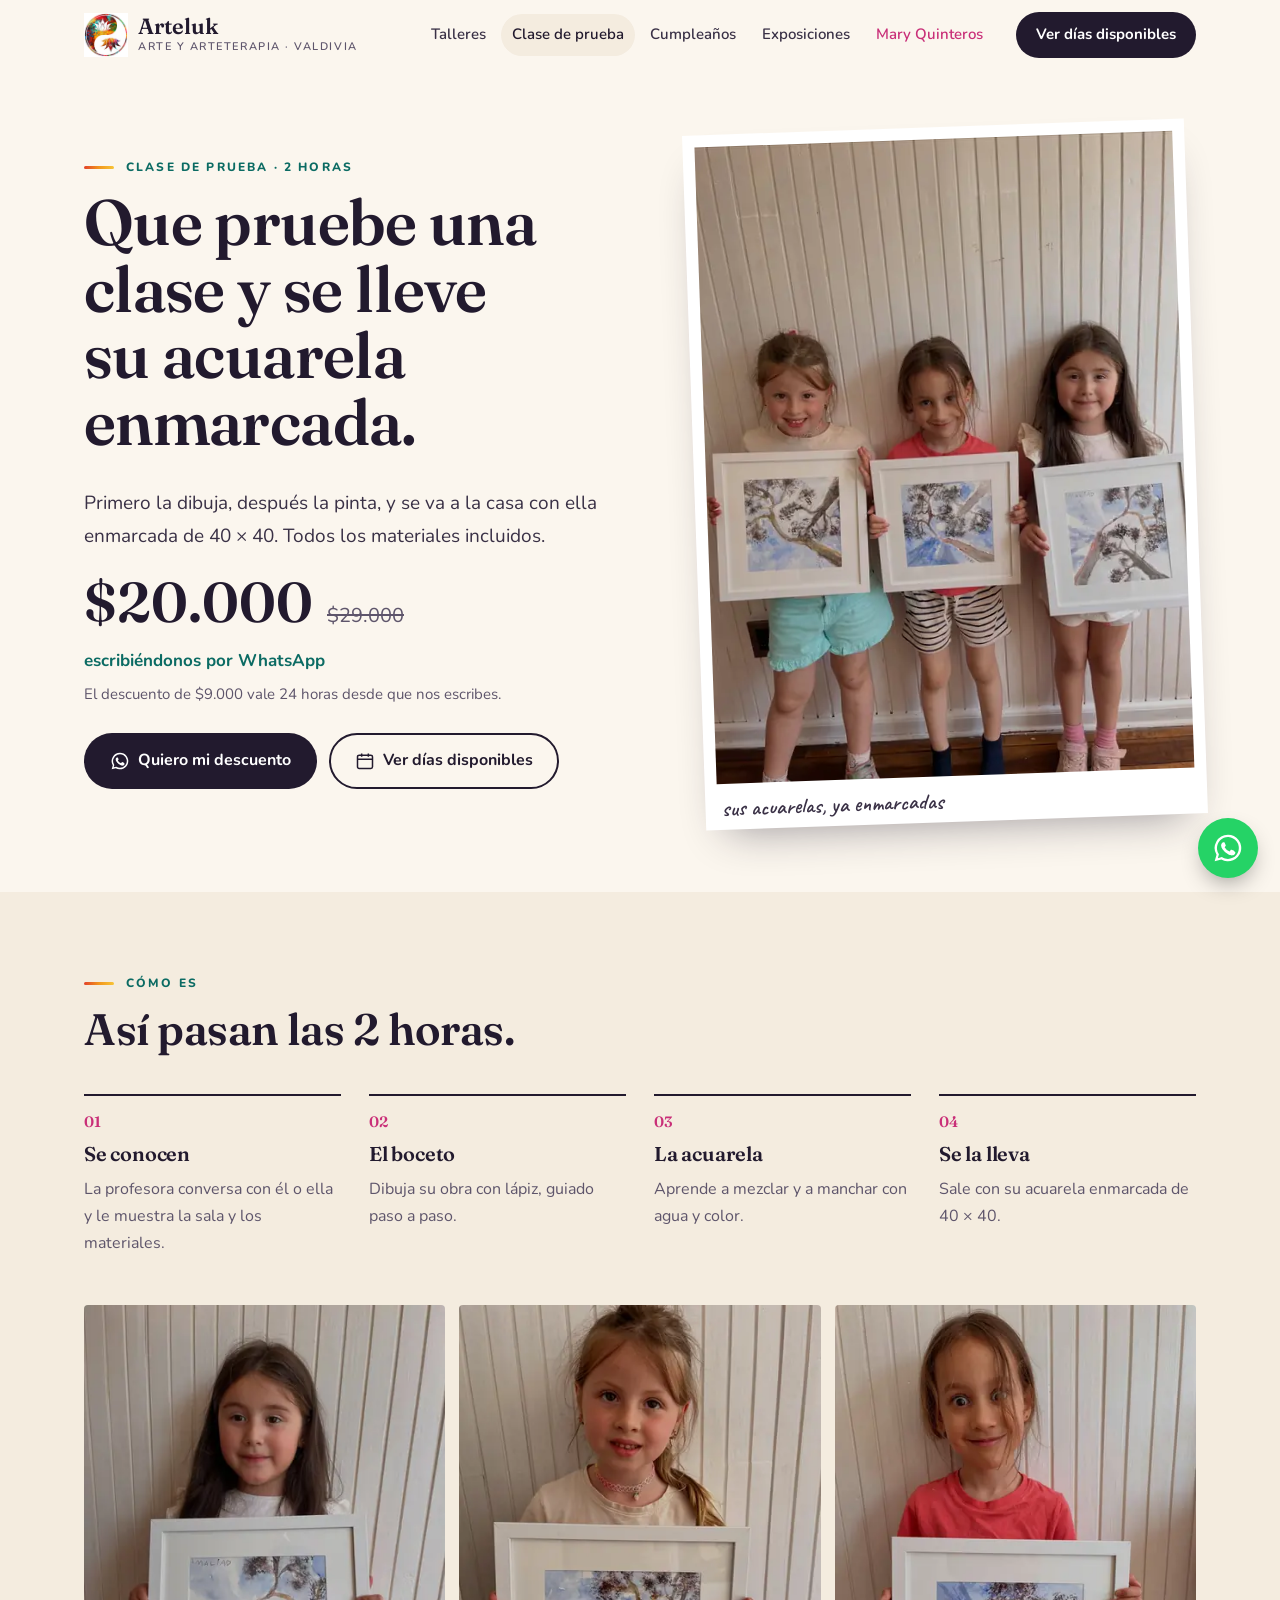
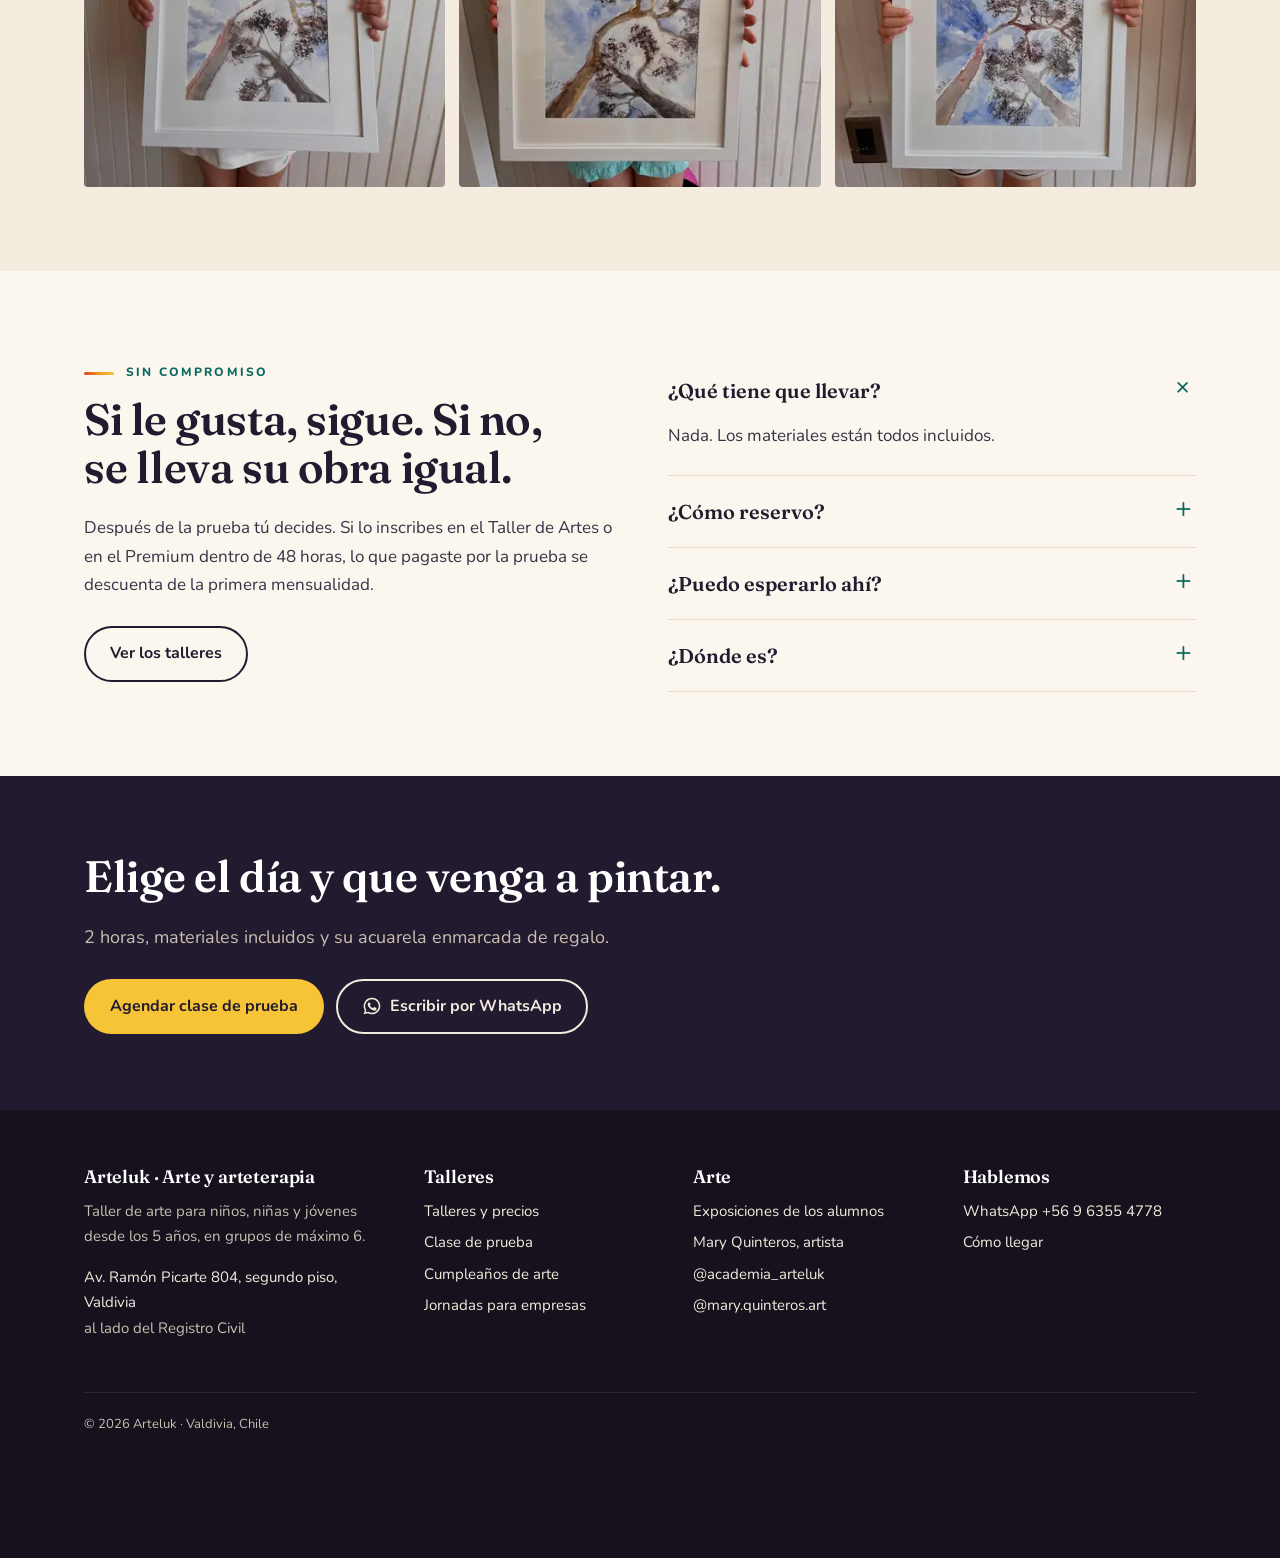
==== commit 081638e8: "precios: Acuarela $50.000 por 3 clases, Dibujo $65.000, obra enmarcada y descuento a 48 h (21-11)" ====
--- a/clase-de-prueba/index.html
+++ b/clase-de-prueba/index.html
@@ -59,7 +59,7 @@
 </div></section>
 <section class="seccion"><div class="envoltura dos">
   <div class="aparece"><p class="etiqueta">Sin compromiso</p><h2>Si le gusta, sigue. Si no, se lleva su obra igual.</h2>
-  <p>Después de la prueba tú decides. Si lo inscribes en el Taller de Artes o en el Premium dentro de 24 horas, lo que pagaste por la prueba se descuenta de la primera mensualidad.</p>
+  <p>Después de la prueba tú decides. Si lo inscribes en el Taller de Artes o en el Premium dentro de 48 horas, lo que pagaste por la prueba se descuenta de la primera mensualidad.</p>
   <div class="botones"><a class="pastilla pastilla-borde" href="../talleres/">Ver los talleres</a></div></div>
   <div class="preguntas aparece">
     <details open><summary>¿Qué tiene que llevar?</summary><p>Nada. Los materiales están todos incluidos.</p></details>
